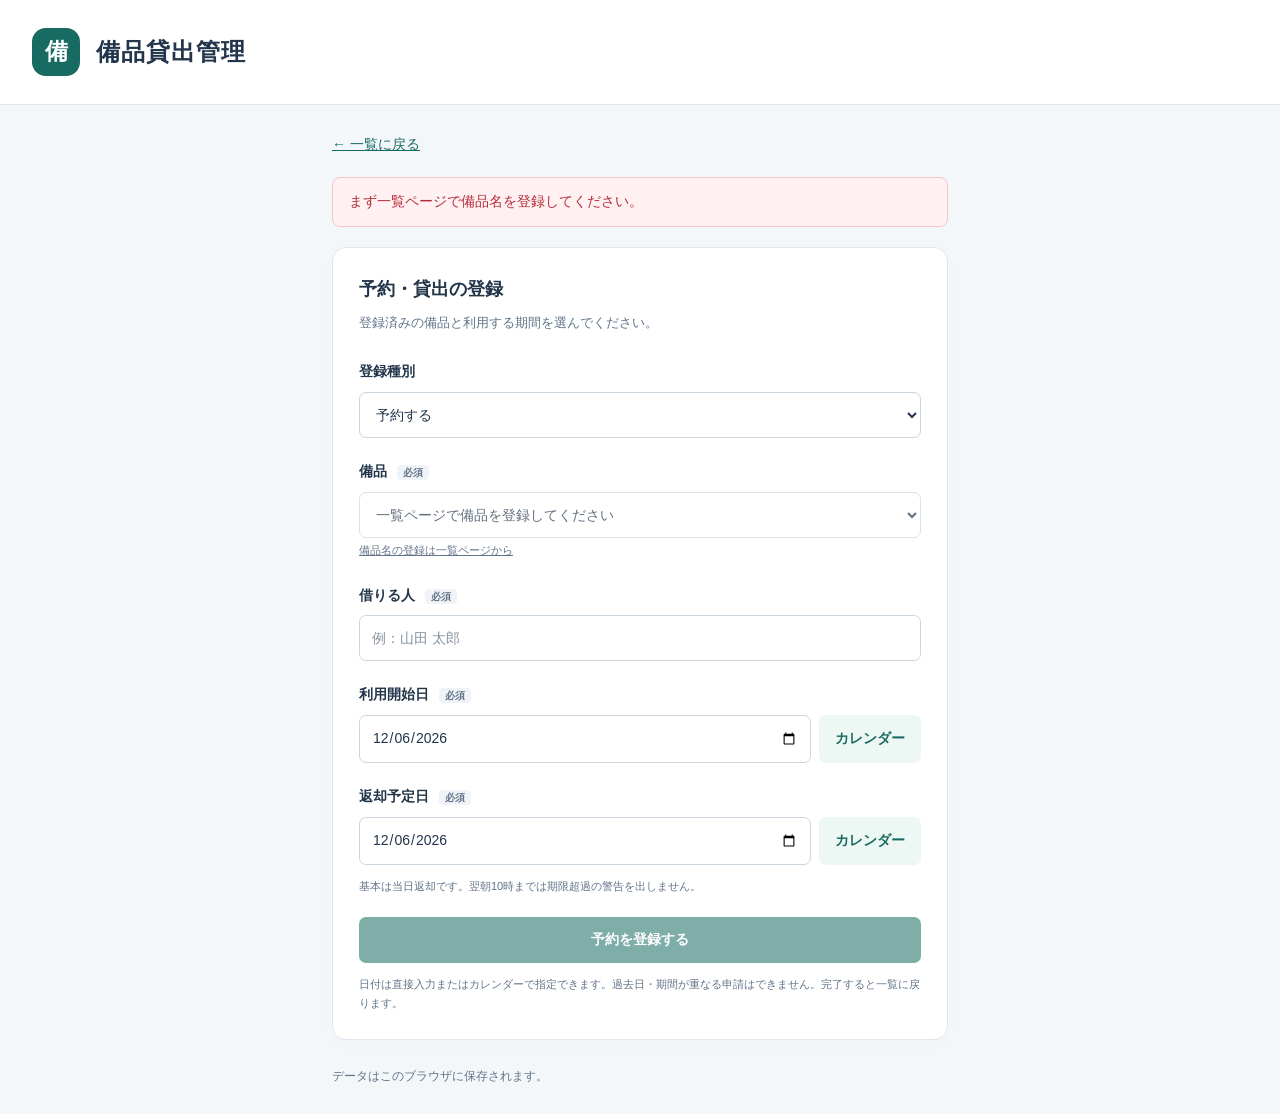
==== reservation.html @ d37dab95 "初回コミット" ====
<!doctype html>
<html lang="ja">
<head>
  <meta charset="utf-8">
  <meta name="viewport" content="width=device-width, initial-scale=1">
  <title>予約 | 備品貸出管理</title>
  <link rel="stylesheet" href="css/style.css">
  <script defer src="js/constants.js"></script>
  <script defer src="js/utils/dates.js"></script>
  <script defer src="js/utils/validation.js"></script>
  <script defer src="js/models/item.js"></script>
  <script defer src="js/models/loanRules.js"></script>
  <script defer src="js/services/storage.js"></script>
  <script defer src="js/repositories/loanData.js"></script>
  <script defer src="js/repositories/equipmentRepository.js"></script>
  <script defer src="js/repositories/itemRepository.js"></script>
  <script defer src="js/ui/messages.js"></script>
  <script defer src="js/ui/form.js"></script>
  <script defer src="js/ui/calendar.js"></script>
  <script defer src="js/reservation.js"></script>
</head>
<body>
  <header class="page-header"><div class="header-inner"><span class="app-mark" aria-hidden="true">備</span><h1>備品貸出管理</h1></div></header>
  <main class="reservation-main">
    <a class="back-link" href="index.html">← 一覧に戻る</a>
    <div id="message" class="message" role="status" aria-live="polite" hidden></div>
    <section class="panel registration" aria-labelledby="registration-title">
      <h2 id="registration-title">予約・貸出の登録</h2>
      <p class="section-description">登録済みの備品と利用する期間を選んでください。</p>
      <form id="loan-form" novalidate>
        <div class="field"><label for="registration-type">登録種別</label><select id="registration-type" name="status" aria-describedby="registration-type-error"><option value="reserved">予約する</option><option value="borrowed">今から借りる</option></select><p class="field-error" id="registration-type-error" hidden></p></div>
        <div class="field"><label for="item-name">備品 <span class="required">必須</span></label><select id="item-name" name="equipmentId" required aria-describedby="item-name-error"></select><p class="field-error" id="item-name-error" hidden></p><a class="form-note" href="index.html#equipment-section">備品名の登録は一覧ページから</a></div>
        <div class="field"><label for="borrower-name">借りる人 <span class="required">必須</span></label><input id="borrower-name" name="borrowerName" required autocomplete="name" placeholder="例：山田 太郎" aria-describedby="borrower-name-error"><p class="field-error" id="borrower-name-error" hidden></p></div>
        <div class="field"><label for="start-date">利用開始日 <span class="required">必須</span></label><div class="date-field"><input id="start-date" name="startDate" type="date" required aria-describedby="start-date-error"><button class="button calendar-open" type="button" data-calendar-for="start-date" aria-label="利用開始日をカレンダーで選ぶ">カレンダー</button></div><p class="field-error" id="start-date-error" hidden></p></div>
        <div class="field"><label for="due-date">返却予定日 <span class="required">必須</span></label><div class="date-field"><input id="due-date" name="dueDate" type="date" required aria-describedby="due-date-error return-rule"><button class="button calendar-open" type="button" data-calendar-for="due-date" aria-label="返却予定日をカレンダーで選ぶ">カレンダー</button></div><p class="field-error" id="due-date-error" hidden></p><p id="return-rule" class="form-note">基本は当日返却です。翌朝10時までは期限超過の警告を出しません。</p></div>
        <button id="register-button" class="button button-primary" type="submit">予約を登録する</button>
        <p class="form-note">日付は直接入力またはカレンダーで指定できます。過去日・期間が重なる申請はできません。完了すると一覧に戻ります。</p>
      </form>
    </section>
    <dialog id="calendar-dialog" aria-labelledby="calendar-title">
      <div class="calendar-titlebar"><h2 id="calendar-title">日付を選択</h2><button id="calendar-close" class="button" type="button" aria-label="カレンダーを閉じる">閉じる</button></div>
      <div class="calendar-navigation"><button id="calendar-previous" class="button" type="button" aria-label="前の月">‹</button><span id="calendar-month" aria-live="polite"></span><button id="calendar-next" class="button" type="button" aria-label="次の月">›</button></div>
      <div class="calendar-weekdays" aria-hidden="true"><span>日</span><span>月</span><span>火</span><span>水</span><span>木</span><span>金</span><span>土</span></div>
      <div id="calendar-days" class="calendar-days" aria-label="日付を選択"></div>
      <p class="form-note">過去の日付は選択できません。</p>
    </dialog>
    <footer>データはこのブラウザに保存されます。</footer>
    <noscript><p class="message message-error">このアプリを利用するには JavaScript を有効にしてください。</p></noscript>
  </main>
</body>
</html>
---- css/style.css ----
:root { color-scheme: light; --ink: #22354a; --muted: #62748a; --line: #e1e7ef; --brand: #176b62; --danger: #b42c38; font-family: "Noto Sans JP", "Hiragino Kaku Gothic ProN", "Yu Gothic", sans-serif; }
* { box-sizing: border-box; }
body { margin: 0; background: #f4f7fa; color: var(--ink); font-size: 14px; line-height: 1.7; }
.page-header { background: #fff; border-bottom: 1px solid var(--line); }
.header-inner { max-width: 1400px; margin: auto; padding: 28px 32px; display: flex; gap: 16px; align-items: center; }
.app-mark { display: grid; place-items: center; width: 48px; height: 48px; border-radius: 14px; background: var(--brand); color: #fff; font-weight: 700; font-size: 23px; }
.eyebrow { margin: 0; color: var(--muted); font-size: 12px; }
h1 { margin: 0; font-size: 24px; letter-spacing: .04em; }
main { max-width: 1400px; margin: auto; padding: 28px 32px; }
.intro { margin: 0 0 28px; color: var(--muted); }
.workspace { display: grid; grid-template-columns: 320px minmax(0, 1fr); gap: 24px; align-items: start; }
.panel { min-width: 0; background: #fff; border: 1px solid var(--line); border-radius: 14px; box-shadow: 0 4px 18px #22354a04; }
.registration { padding: 26px; }
.section-heading { display: flex; align-items: center; gap: 10px; }
.step { color: var(--brand); background: #edf7f3; width: 28px; height: 28px; border-radius: 8px; text-align: center; font-size: 20px; line-height: 28px; }
h2 { font-size: 18px; margin: 0; }
.section-description { margin: 8px 0 0; color: var(--muted); font-size: 13px; }
form { margin-top: 26px; }
.field { margin-bottom: 22px; }
label { display: block; font-weight: 600; margin-bottom: 8px; }
.required { color: var(--muted); background: #f0f3f7; border-radius: 4px; padding: 2px 6px; font-size: 10px; margin-left: 6px; }
input, select { width: 100%; min-height: 46px; border: 1px solid #ccd6e0; border-radius: 7px; padding: 10px 12px; color: var(--ink); font: inherit; background: #fff; }
input[readonly] { background: #f0f3f7; }
input::placeholder { color: #8693a3; }
:focus-visible { outline: 3px solid #4b9dce; outline-offset: 3px; }
input[aria-invalid="true"], select[aria-invalid="true"] { border-color: var(--danger); }
.button { border: 1px solid transparent; border-radius: 7px; padding: 10px 15px; font: inherit; font-weight: 600; cursor: pointer; min-height: 44px; transition: background .15s; }
.button-primary { width: 100%; background: var(--brand); color: #fff; }
.button-primary:hover { background: #10574f; }
.button-return { color: var(--brand); border-color: #b5d6cf; background: #fff; white-space: nowrap; padding: 6px 14px; }
.button-return:hover { background: #edf7f3; }
button:disabled { cursor: not-allowed; opacity: .55; }
.form-note { color: var(--muted); font-size: 11px; margin: 12px 0 0; }
.list-heading { padding: 26px; display: flex; justify-content: space-between; align-items: center; gap: 16px; }
.count { border-radius: 6px; background: #f0f3f7; color: var(--muted); padding: 3px 10px; white-space: nowrap; }
.table-container { overflow-x: auto; }
.status-tabs { display: flex; gap: 4px; padding: 12px 20px 0; border-bottom: 1px solid var(--line); }
.status-tab { flex: 1; max-width: 220px; display: flex; justify-content: center; align-items: center; gap: 8px; padding: 14px 12px; min-height: 52px; border: 0; border-bottom: 3px solid transparent; background: transparent; color: var(--muted); cursor: pointer; font: inherit; font-weight: 600; }
.status-tab:hover { background: #f4f7fa; }
.status-tab[aria-selected="true"] { color: var(--brand); border-bottom-color: var(--brand); background: #edf7f3; border-radius: 8px 8px 0 0; }
.tab-count { padding: 1px 7px; border-radius: 12px; font-size: 12px; background: #e8edf3; }
.status-tab[aria-selected="true"] .tab-count { background: #d4eae3; }
.list-table { min-width: 900px; }
.list-table[data-status="returned"] { min-width: 1000px; }
.cancelled-history { border-top: 1px solid var(--line); }
.cancelled-history summary { cursor: pointer; padding: 16px 26px; color: var(--muted); }
.cancellation-table { min-width: 820px; }
.cancellation-table th { width: auto; }
@media (max-width: 720px) { .status-tabs { padding: 8px 8px 0; gap: 0; } .status-tab { padding: 12px 6px; gap: 5px; font-size: 13px; } }
table { border-collapse: collapse; width: 100%; text-align: left; table-layout: fixed; min-width: 1100px; }
th { padding: 12px 20px; background: #f8fafc; border-top: 1px solid var(--line); color: var(--muted); font-size: 12px; font-weight: 500; }
td { padding: 18px 20px; border-top: 1px solid var(--line); overflow-wrap: anywhere; }
th:first-child { width: 16%; }
th:nth-child(2) { width: 13%; }
th:nth-child(3), th:nth-child(4) { width: 13%; }
th:nth-child(5) { width: 12%; }
th:nth-child(6) { width: 18%; }
th:last-child { width: 15%; }
td:nth-child(6) { font-size: 12px; }
td:nth-child(3), td:nth-child(4) { font-size: 12px; }
td:last-child .button { margin: 3px 0; }
td:first-child { font-weight: 600; }
.status-badge { display: inline-flex; align-items: center; gap: 6px; border-radius: 20px; padding: 3px 10px; font-size: 12px; white-space: nowrap; }
.status-badge::before { content: ""; width: 6px; height: 6px; border-radius: 50%; background: currentColor; }
.status-borrowed { color: #996514; background: #fff5de; }
.status-returned { color: #176b62; background: #eaf5ef; }
.status-reserved { color: #315eac; background: #eaf0ff; }
.status-cancelled { color: var(--muted); background: #f0f3f7; }
.status-overdue { color: #a01c2c; background: #ffe1e6; font-weight: 700; }
.overdue-row { background: #fff2f3; }
.overdue-row td:first-child { border-left: 4px solid var(--danger); }
.overdue-row td:nth-child(2) { color: var(--danger); font-weight: 700; }
.overdue-note { display: block; color: var(--danger); font-weight: 700; margin-top: 4px; }
.action-note { font-size: 11px; color: var(--muted); margin: 4px 0 0; }
.completed { color: var(--muted); font-size: 12px; }
.empty-state { padding: 48px 24px 64px; text-align: center; border-top: 1px solid var(--line); }
.empty-icon { font-size: 30px; color: var(--brand); background: #edf7f3; border-radius: 16px; width: 60px; margin: 0 auto 18px; }
h3 { margin: 0; font-size: 15px; }
.empty-state p { color: var(--muted); font-size: 12px; }
.message { margin-bottom: 20px; padding: 12px 16px; border: 1px solid #b5d6cf; background: #eaf5ef; color: #14564e; border-radius: 8px; overflow-wrap: anywhere; }
.message-error { background: #fff1f2; color: var(--danger); border-color: #f0c5ca; }
.field-error { margin: 6px 0 0; color: var(--danger); font-size: 12px; }
footer { margin-top: 26px; color: var(--muted); font-size: 12px; }
.visually-hidden { position: absolute; width: 1px; height: 1px; overflow: hidden; clip-path: inset(50%); }
[hidden] { display: none !important; }
.page-toolbar { display: flex; justify-content: space-between; align-items: center; gap: 16px; margin-bottom: 24px; }
.page-toolbar .intro { margin: 0; }
a.button { display: inline-block; text-decoration: none; text-align: center; width: auto; }
.equipment-panel { margin-top: 24px; padding: 26px; }
.equipment-form { display: flex; align-items: start; gap: 16px; max-width: 660px; }
.equipment-form .field { flex: 1; min-width: 0; margin: 0; }
.equipment-form .button { width: auto; margin-top: 32px; }
.equipment-list { padding: 0; display: flex; gap: 8px; flex-wrap: wrap; list-style: none; }
.equipment-list li { background: #edf7f3; padding: 5px 12px; border-radius: 6px; overflow-wrap: anywhere; max-width: 100%; }
.reservation-main { max-width: 680px; }
.back-link { color: var(--brand); display: inline-block; margin-bottom: 20px; }
.date-field { display: flex; gap: 8px; }
.date-field input { min-width: 0; }
.calendar-open { background: #edf7f3; color: var(--brand); white-space: nowrap; }
dialog { width: min(400px, calc(100% - 32px)); border: 1px solid var(--line); border-radius: 14px; padding: 20px; color: var(--ink); }
dialog::backdrop { background: #22354a70; }
.calendar-titlebar, .calendar-navigation { display: flex; justify-content: space-between; align-items: center; gap: 8px; }
.calendar-navigation { margin: 16px 0; }
.calendar-weekdays, .calendar-days { display: grid; grid-template-columns: repeat(7, minmax(0, 1fr)); gap: 4px; text-align: center; }
.calendar-weekdays { font-size: 12px; color: var(--muted); margin-bottom: 8px; }
.calendar-days button { border: 1px solid transparent; border-radius: 6px; min-height: 40px; background: #f4f7fa; color: var(--ink); cursor: pointer; }
.calendar-days button:disabled { color: #9aa4b0; background: #fafafa; cursor: not-allowed; }
.calendar-days button[aria-current="date"] { border-color: var(--brand); }
.calendar-days button[aria-pressed="true"] { background: var(--brand); color: #fff; }
.calendar-days button:not(:disabled):hover { background: #d8ece5; color: var(--ink); }
@media (max-width: 720px) { .page-toolbar { align-items: stretch; flex-direction: column; } .equipment-form { flex-direction: column; } .equipment-form .field { width: 100%; } .equipment-form .button { margin-top: 0; } }
@media (max-width: 900px) { .workspace { grid-template-columns: 280px minmax(0, 1fr); gap: 16px; } .registration, .list-heading { padding: 20px; } td, th { padding-left: 14px; padding-right: 14px; } }
@media (max-width: 720px) { .workspace { grid-template-columns: 1fr; } main { padding: 22px 16px; } .header-inner { padding: 20px 16px; } h1 { font-size: 21px; } .intro { font-size: 13px; } .registration { padding: 24px; } .empty-state { padding: 36px 20px; } }
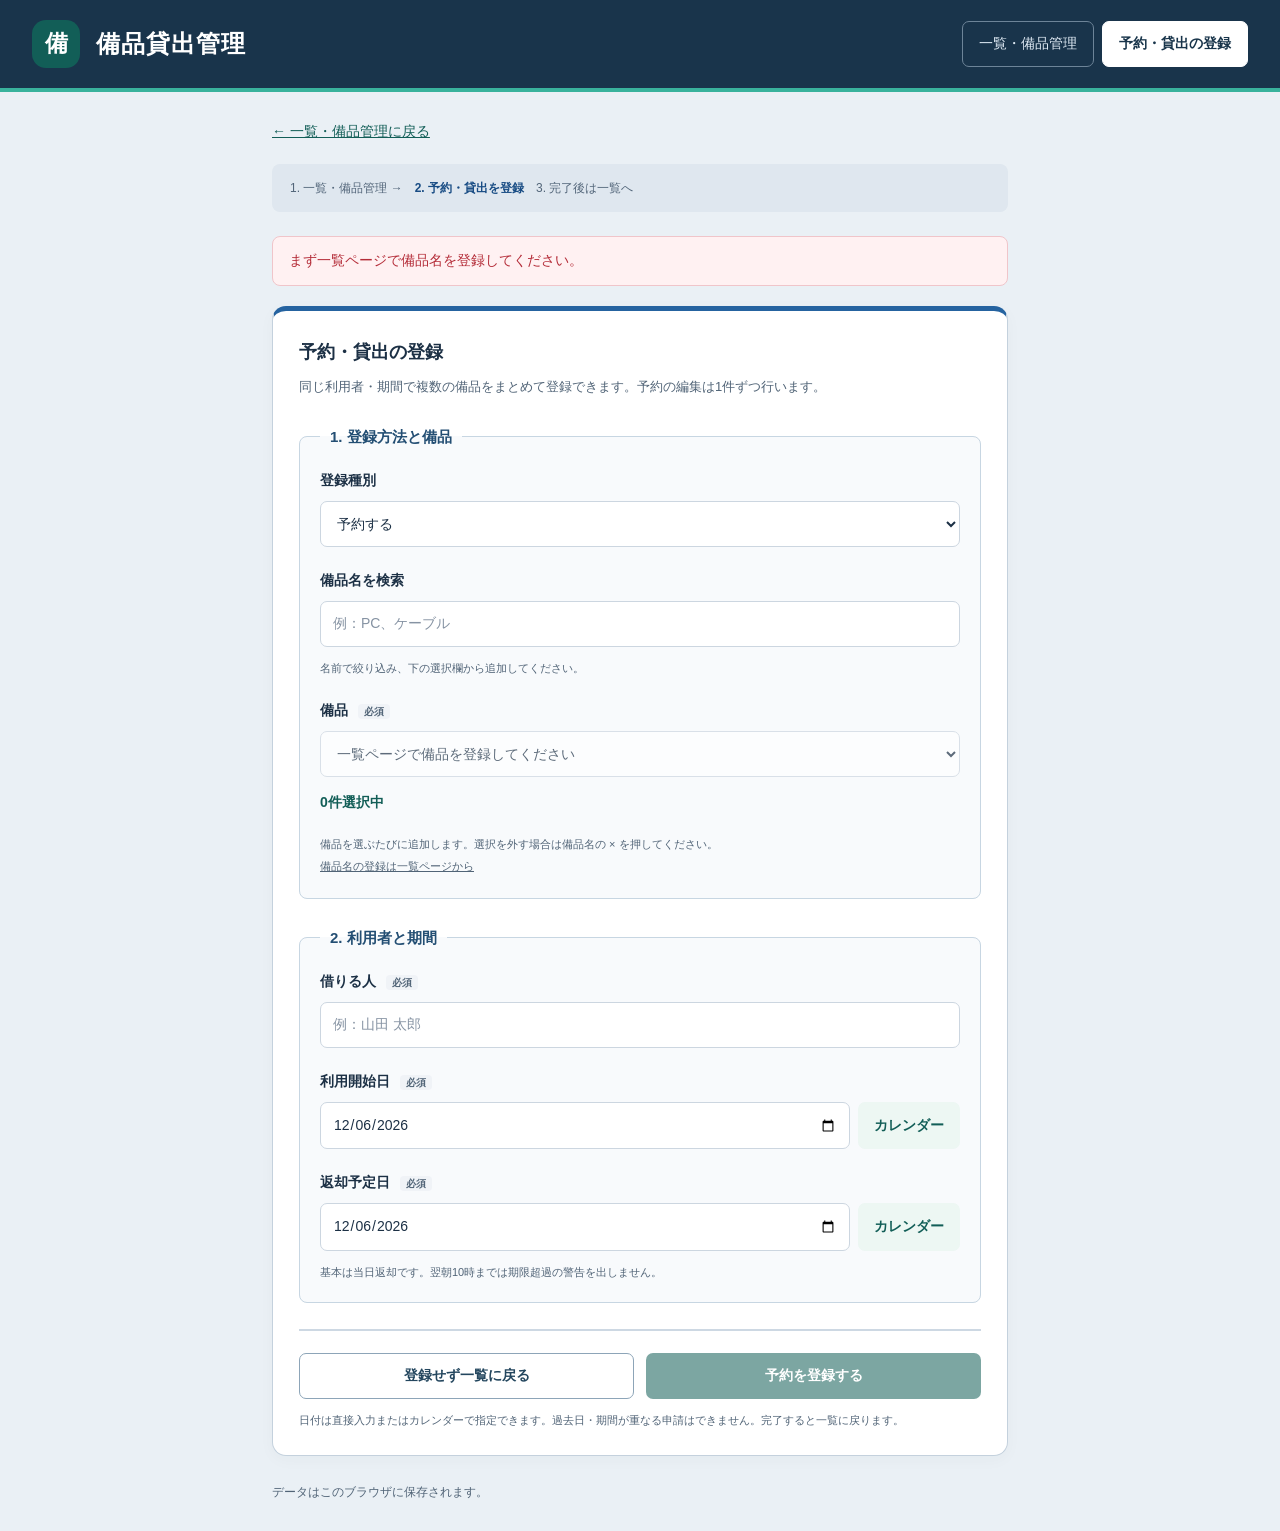
==== commit 44c0ee2f: "機能追加とUI修正" ====
--- a/reservation.html
+++ b/reservation.html
@@ -15,25 +15,31 @@
   <script defer src="js/repositories/equipmentRepository.js"></script>
   <script defer src="js/repositories/itemRepository.js"></script>
   <script defer src="js/ui/messages.js"></script>
+  <script defer src="js/ui/equipmentPicker.js"></script>
   <script defer src="js/ui/form.js"></script>
   <script defer src="js/ui/calendar.js"></script>
   <script defer src="js/reservation.js"></script>
 </head>
 <body>
-  <header class="page-header"><div class="header-inner"><span class="app-mark" aria-hidden="true">備</span><h1>備品貸出管理</h1></div></header>
+  <header class="page-header"><div class="header-inner"><span class="app-mark" aria-hidden="true">備</span><h1>備品貸出管理</h1><nav class="page-nav" aria-label="メインナビゲーション"><a href="index.html">一覧・備品管理</a><a href="reservation.html" aria-current="page">予約・貸出の登録</a></nav></div></header>
   <main class="reservation-main">
-    <a class="back-link" href="index.html">← 一覧に戻る</a>
+    <a class="back-link" href="index.html">← 一覧・備品管理に戻る</a><div class="flow-guide"><span>1. 一覧・備品管理</span><strong aria-current="step">2. 予約・貸出を登録</strong><span>3. 完了後は一覧へ</span></div>
     <div id="message" class="message" role="status" aria-live="polite" hidden></div>
     <section class="panel registration" aria-labelledby="registration-title">
       <h2 id="registration-title">予約・貸出の登録</h2>
-      <p class="section-description">登録済みの備品と利用する期間を選んでください。</p>
+      <p class="section-description">同じ利用者・期間で複数の備品をまとめて登録できます。予約の編集は1件ずつ行います。</p>
       <form id="loan-form" novalidate>
+        <fieldset class="form-section"><legend>1. 登録方法と備品</legend>
         <div class="field"><label for="registration-type">登録種別</label><select id="registration-type" name="status" aria-describedby="registration-type-error"><option value="reserved">予約する</option><option value="borrowed">今から借りる</option></select><p class="field-error" id="registration-type-error" hidden></p></div>
-        <div class="field"><label for="item-name">備品 <span class="required">必須</span></label><select id="item-name" name="equipmentId" required aria-describedby="item-name-error"></select><p class="field-error" id="item-name-error" hidden></p><a class="form-note" href="index.html#equipment-section">備品名の登録は一覧ページから</a></div>
+        <div class="field"><label for="reservation-search">備品名を検索</label><input id="reservation-search" type="search" placeholder="例：PC、ケーブル"><p class="form-note">名前で絞り込み、下の選択欄から追加してください。</p></div>
+        <div class="field"><label for="item-name">備品 <span class="required">必須</span></label><select id="item-name" name="equipmentId" required aria-describedby="item-name-error"></select><p class="field-error" id="item-name-error" hidden></p><p id="selection-count" class="selection-count" aria-live="polite">0件選択中</p><div id="selected-equipment" class="selected-equipment" aria-label="選択した備品"></div><p class="form-note">備品を選ぶたびに追加します。選択を外す場合は備品名の × を押してください。</p><a class="form-note" href="index.html#equipment-section">備品名の登録は一覧ページから</a></div>
+        </fieldset>
+        <fieldset class="form-section"><legend>2. 利用者と期間</legend>
         <div class="field"><label for="borrower-name">借りる人 <span class="required">必須</span></label><input id="borrower-name" name="borrowerName" required autocomplete="name" placeholder="例：山田 太郎" aria-describedby="borrower-name-error"><p class="field-error" id="borrower-name-error" hidden></p></div>
         <div class="field"><label for="start-date">利用開始日 <span class="required">必須</span></label><div class="date-field"><input id="start-date" name="startDate" type="date" required aria-describedby="start-date-error"><button class="button calendar-open" type="button" data-calendar-for="start-date" aria-label="利用開始日をカレンダーで選ぶ">カレンダー</button></div><p class="field-error" id="start-date-error" hidden></p></div>
         <div class="field"><label for="due-date">返却予定日 <span class="required">必須</span></label><div class="date-field"><input id="due-date" name="dueDate" type="date" required aria-describedby="due-date-error return-rule"><button class="button calendar-open" type="button" data-calendar-for="due-date" aria-label="返却予定日をカレンダーで選ぶ">カレンダー</button></div><p class="field-error" id="due-date-error" hidden></p><p id="return-rule" class="form-note">基本は当日返却です。翌朝10時までは期限超過の警告を出しません。</p></div>
-        <button id="register-button" class="button button-primary" type="submit">予約を登録する</button>
+        </fieldset>
+        <div class="submit-actions"><a class="button button-secondary" href="index.html">登録せず一覧に戻る</a><button id="register-button" class="button button-primary" type="submit">予約を登録する</button></div>
         <p class="form-note">日付は直接入力またはカレンダーで指定できます。過去日・期間が重なる申請はできません。完了すると一覧に戻ります。</p>
       </form>
     </section>
--- a/css/style.css
+++ b/css/style.css
@@ -111,3 +111,71 @@
 @media (max-width: 720px) { .page-toolbar { align-items: stretch; flex-direction: column; } .equipment-form { flex-direction: column; } .equipment-form .field { width: 100%; } .equipment-form .button { margin-top: 0; } }
 @media (max-width: 900px) { .workspace { grid-template-columns: 280px minmax(0, 1fr); gap: 16px; } .registration, .list-heading { padding: 20px; } td, th { padding-left: 14px; padding-right: 14px; } }
 @media (max-width: 720px) { .workspace { grid-template-columns: 1fr; } main { padding: 22px 16px; } .header-inner { padding: 20px 16px; } h1 { font-size: 21px; } .intro { font-size: 13px; } .registration { padding: 24px; } .empty-state { padding: 36px 20px; } }
+/* 画面の役割、操作、情報のまとまりを明確にする。 */
+:root { --brand: #125e57; --ink: #1c3045; --muted: #516477; --line: #cdd8e3; }
+body { background: #eaf0f5; }
+.page-header { background: #19344b; color: #fff; border-bottom: 4px solid #39b29c; }
+.header-inner { flex-wrap: wrap; padding-top: 20px; padding-bottom: 20px; }
+.page-nav { display: flex; gap: 8px; margin-left: auto; }
+.page-nav a { color: #e0ebf5; padding: 10px 16px; border-radius: 7px; text-decoration: none; border: 1px solid #6d8498; }
+.page-nav a[aria-current="page"] { color: #18344a; background: #fff; border-color: #fff; font-weight: 700; }
+.page-nav a:hover { background: #31566e; color: #fff; }
+.panel { border-color: #c4d1dd; box-shadow: 0 4px 16px #19344b08; }
+.list-panel { border-top: 5px solid #2563a0; overflow: hidden; }
+.equipment-panel { border-top: 5px solid var(--brand); }
+.registration { border-top: 5px solid #2563a0; }
+.report-panel { margin-bottom: 24px; padding: 24px; }
+.report-heading { display: flex; justify-content: space-between; gap: 18px; align-items: center; }
+.button-secondary { background: #fff; color: #23465e; border: 1px solid #8da5b8; }
+.button-secondary:hover { background: #edf3f8; }
+.report-heading .button { white-space: nowrap; }
+.summary-grid { display: grid; grid-template-columns: repeat(4, minmax(0, 1fr)); gap: 12px; margin-top: 20px; }
+.summary-grid > div { padding: 12px 18px; background: #f0f4f8; border-left: 4px solid #637e96; border-radius: 6px; font-weight: 600; }
+.summary-grid > div:nth-child(2) { background: #edf3ff; border-color: #3469b8; }
+.summary-grid > div:nth-child(3) { background: #fff4dc; border-color: #ac7114; }
+.summary-grid > div:nth-child(4) { background: #e9f6ef; border-color: #237859; }
+.summary-grid strong { display: block; font-size: 28px; line-height: 1.4; }
+.search-toolbar { padding: 22px 26px; background: #f6f9fc; border-bottom: 1px solid var(--line); }
+.search-controls { display: flex; gap: 10px; }
+.search-controls input { flex: 1; min-width: 0; }
+.search-controls .button { white-space: nowrap; }
+.batch-toolbar { display: flex; gap: 16px; padding: 12px 26px; align-items: center; justify-content: space-between; background: #edf3ff; border-top: 1px solid #cfdbed; }
+.batch-toolbar label { margin: 0; font-size: 12px; }
+.batch-toolbar .button { width: auto; }
+input[type="checkbox"] { width: 19px; min-height: 19px; height: 19px; accent-color: var(--brand); vertical-align: middle; margin-right: 8px; }
+.reservation-checkbox { display: block; margin-bottom: 9px; }
+textarea { width: 100%; border: 1px solid #9fb1c1; border-radius: 7px; font: inherit; padding: 12px; resize: vertical; }
+textarea[aria-invalid="true"] { border-color: var(--danger); }
+.bulk-registration { margin-top: 26px; padding: 18px; border: 1px solid #b3cabe; border-radius: 8px; background: #f4faf7; }
+.bulk-registration summary { cursor: pointer; font-weight: 700; color: var(--brand); }
+.bulk-registration form { margin-top: 16px; }
+.bulk-registration .button { margin-top: 12px; }
+.catalog-title { margin-top: 26px; }
+.equipment-list { display: grid; grid-template-columns: repeat(auto-fill, minmax(230px, 1fr)); gap: 12px; }
+.equipment-list li { display: flex; flex-direction: column; padding: 12px 16px; background: #f2f7f5; border: 1px solid #c6dbd3; border-left: 4px solid #397a60; }
+.equipment-list li.catalog-borrowed { background: #fff8e9; border-color: #e6c88c; border-left-color: #ad7014; }
+.equipment-list li span { margin-top: 4px; font-size: 12px; color: #465a6c; }
+.reservation-main { max-width: 800px; }
+.flow-guide { display: flex; gap: 12px; flex-wrap: wrap; padding: 14px 18px; margin-bottom: 24px; background: #dfe7ef; border-radius: 8px; color: #526579; font-size: 12px; }
+.flow-guide strong { color: #184c84; }
+.flow-guide span:not(:last-child)::after { content: " →"; }
+.selection-count { margin-bottom: 8px; font-weight: 700; color: var(--brand); }
+.selected-equipment { display: flex; flex-wrap: wrap; gap: 8px; }
+.selection-chip { background: #e5f3ee; color: #14594b; border: 1px solid #80b6a5; border-radius: 7px; padding: 8px 12px; font: inherit; cursor: pointer; overflow-wrap: anywhere; max-width: 100%; }
+.selection-chip:hover { background: #d3e9e0; }
+.submit-actions { display: flex; gap: 12px; align-items: center; padding-top: 22px; border-top: 2px solid var(--line); }
+.submit-actions > * { flex: 1; }
+th { background: #eaf0f6; color: #334e65; font-weight: 700; }
+@media (max-width: 720px) {
+  .page-nav { width: 100%; margin-left: 0; }
+  .page-nav a { flex: 1; text-align: center; padding: 8px; font-size: 12px; }
+  .summary-grid { grid-template-columns: repeat(2, minmax(0, 1fr)); }
+  .report-heading, .batch-toolbar, .submit-actions { flex-direction: column; align-items: stretch; }
+  .report-panel, .search-toolbar { padding: 18px; }
+  .batch-toolbar { padding: 14px 18px; }
+  .submit-actions > * { flex: auto; }
+}
+.form-section { min-width: 0; margin: 0 0 26px; padding: 20px; border: 1px solid #c7d6e2; border-radius: 8px; background: #f8fafc; }
+.form-section legend { padding: 0 10px; color: #234e73; font-weight: 700; font-size: 15px; }
+.form-section .field:last-child { margin-bottom: 0; }
+@media (max-width: 720px) { .form-section { padding: 14px; } }
